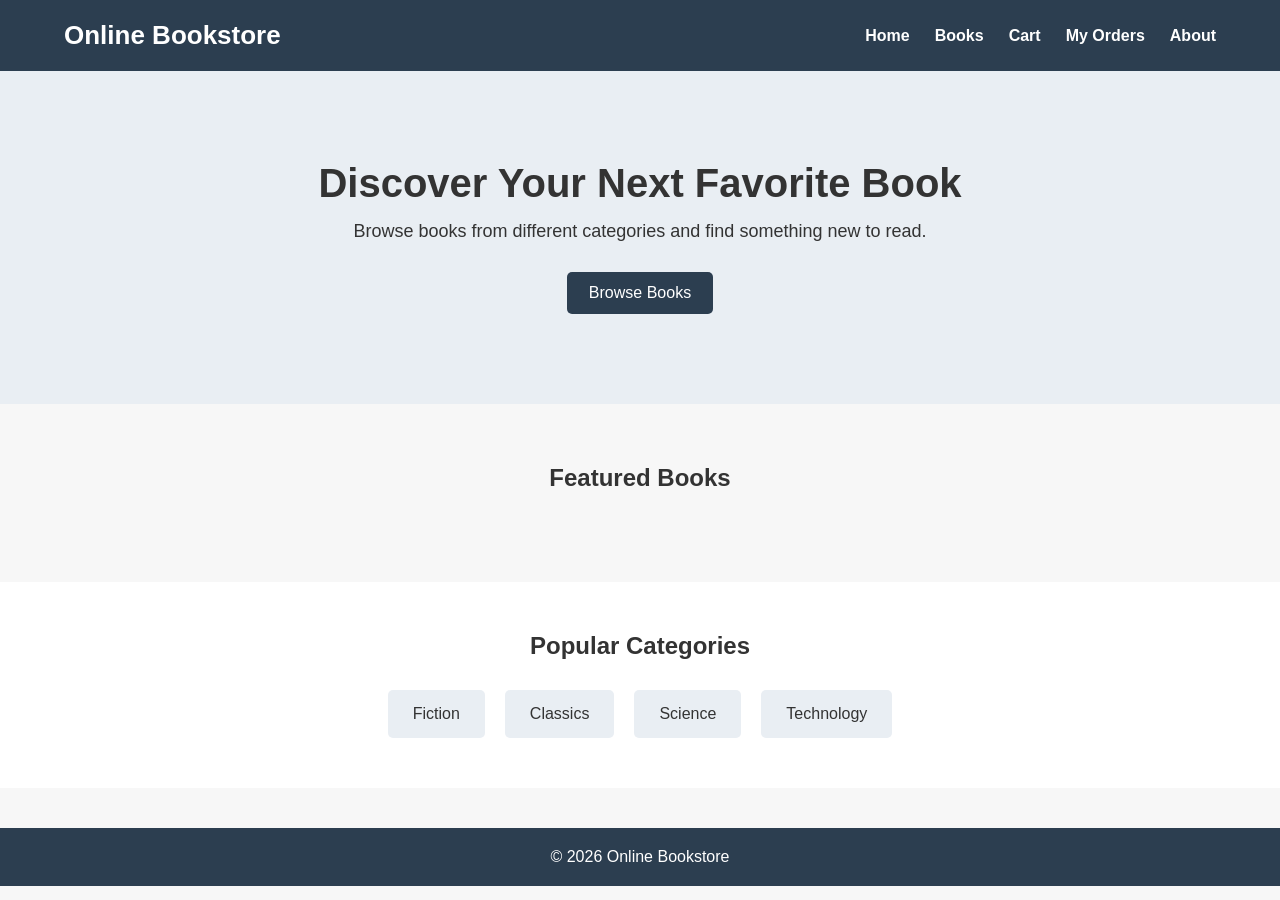
==== frontend/index.html @ aeeea0bd "Add frontend, catalog service and order service" ====
<!DOCTYPE html>
<html lang="en">
<head>
    <meta charset="UTF-8">
    <meta name="viewport" content="width=device-width, initial-scale=1.0">
    <title>Online Bookstore</title>
    <link rel="stylesheet" href="css/style.css">
</head>
<body>

    <header>
        <div class="container">
            <h1 class="logo">Online Bookstore</h1>

            <nav>
                <a href="index.html">Home</a>
                <a href="books.html">Books</a>
                <a href="cart.html">Cart</a>
                <a href="orders.html">My Orders</a>
                <a href="about.html">About</a>
            </nav>
        </div>
    </header>

    <main>
        <section class="hero">
            <div class="container">
                <h2>Discover Your Next Favorite Book</h2>
                <p>
                    Browse books from different categories and find something
                    new to read.
                </p>

                <a href="books.html" class="btn">Browse Books</a>
            </div>
        </section>

        <section class="featured">
            <div class="container">
                <h2>Featured Books</h2>

                <div id="featuredBooks" class="book-grid">
                    <!-- Featured books will be loaded here later -->
                </div>
            </div>
        </section>

        <section class="categories">
            <div class="container">
                <h2>Popular Categories</h2>

                <div class="category-list">
                    <a href="books.html">Fiction</a>
                    <a href="books.html">Classics</a>
                    <a href="books.html">Science</a>
                    <a href="books.html">Technology</a>
                </div>
            </div>
        </section>
    </main>

    <footer>
        <p>&copy; 2026 Online Bookstore</p>
    </footer>

</body>
</html>
---- frontend/css/style.css ----
* {
    margin: 0;
    padding: 0;
    box-sizing: border-box;
}

body {
    font-family: Arial, sans-serif;
    background-color: #f7f7f7;
    color: #333;
}

.container {
    width: 90%;
    max-width: 1200px;
    margin: 0 auto;
}

/* Header */
header {
    background-color: #2c3e50;
    color: white;
    padding: 20px 0;
}

header .container {
    display: flex;
    justify-content: space-between;
    align-items: center;
}

.logo {
    font-size: 26px;
}

nav {
    display: flex;
    gap: 25px;
}

nav a {
    color: white;
    text-decoration: none;
    font-weight: bold;
}

nav a:hover {
    text-decoration: underline;
}

/* Hero */
.hero {
    text-align: center;
    padding: 90px 20px;
    background-color: #e9eef3;
}

.hero h2 {
    font-size: 40px;
    margin-bottom: 15px;
}

.hero p {
    font-size: 18px;
    margin-bottom: 30px;
}

.btn {
    display: inline-block;
    background-color: #2c3e50;
    color: white;
    padding: 12px 22px;
    text-decoration: none;
    border-radius: 5px;
}

.btn:hover {
    opacity: 0.85;
}

/* Featured Books */
.featured {
    padding: 60px 0;
}

.featured h2,
.categories h2 {
    text-align: center;
    margin-bottom: 30px;
}

.book-grid {
    display: grid;
    grid-template-columns: repeat(3, 1fr);
    gap: 25px;
}

/* Categories */
.categories {
    padding: 50px 0;
    background-color: white;
}

.category-list {
    display: flex;
    justify-content: center;
    gap: 20px;
    flex-wrap: wrap;
}

.category-list a {
    background-color: #e9eef3;
    color: #333;
    padding: 15px 25px;
    border-radius: 5px;
    text-decoration: none;
}

.category-list a:hover {
    background-color: #d7dee5;
}

/* Footer */
footer {
    background-color: #2c3e50;
    color: white;
    text-align: center;
    padding: 20px;
    margin-top: 40px;
}

/* Book Details Page */

.book-details-section {
    padding: 60px 0;
}

.book-detail-card {
    display: flex;
    gap: 40px;
    background-color: white;
    padding: 30px;
    border-radius: 6px;
}

.book-detail-card img {
    width: 220px;
    height: 320px;
    object-fit: cover;
}

.book-detail-info h2 {
    margin-bottom: 20px;
}

.book-detail-info p {
    margin-bottom: 15px;
    line-height: 1.6;
}

button.btn {
    border: none;
    cursor: pointer;
    font-size: 16px;
}

/* Cart Page */

.cart-section {
    padding: 50px 0;
}

.cart-section h2 {
    text-align: center;
    margin-bottom: 30px;
}

.cart-item {
    display: flex;
    gap: 25px;
    background-color: white;
    padding: 20px;
    margin-bottom: 20px;
    border-radius: 6px;
}

.cart-item img {
    width: 100px;
    height: 140px;
    object-fit: cover;
}

.cart-item-info h3,
.cart-item-info p {
    margin-bottom: 10px;
}

.quantity-controls {
    display: flex;
    align-items: center;
    gap: 10px;
    margin-bottom: 10px;
}

.quantity-controls button {
    padding: 5px 10px;
    cursor: pointer;
}

.remove-button {
    background-color: #ddd;
    border: none;
    padding: 8px 12px;
    cursor: pointer;
}

.cart-summary {
    text-align: right;
    margin-top: 30px;
}

.cart-summary h3 {
    margin-bottom: 15px;
}

/* Orders Page */

.orders-section {
    padding: 50px 0;
}

.orders-section h2 {
    text-align: center;
    margin-bottom: 30px;
}

.order-card {
    background-color: white;
    padding: 25px;
    margin-bottom: 20px;
    border-radius: 6px;
}

.order-card h3 {
    margin-bottom: 15px;
}

.order-card p {
    margin-bottom: 10px;
}

.order-card ul {
    margin: 15px 0 15px 25px;
}

.order-card li {
    margin-bottom: 5px;
}

/* About Page */

.about-section {
    padding: 60px 0;
}

.about-section h2 {
    text-align: center;
    margin-bottom: 30px;
}

.about-section p {
    max-width: 800px;
    margin: 0 auto 20px auto;
    line-height: 1.7;
    font-size: 17px;
}
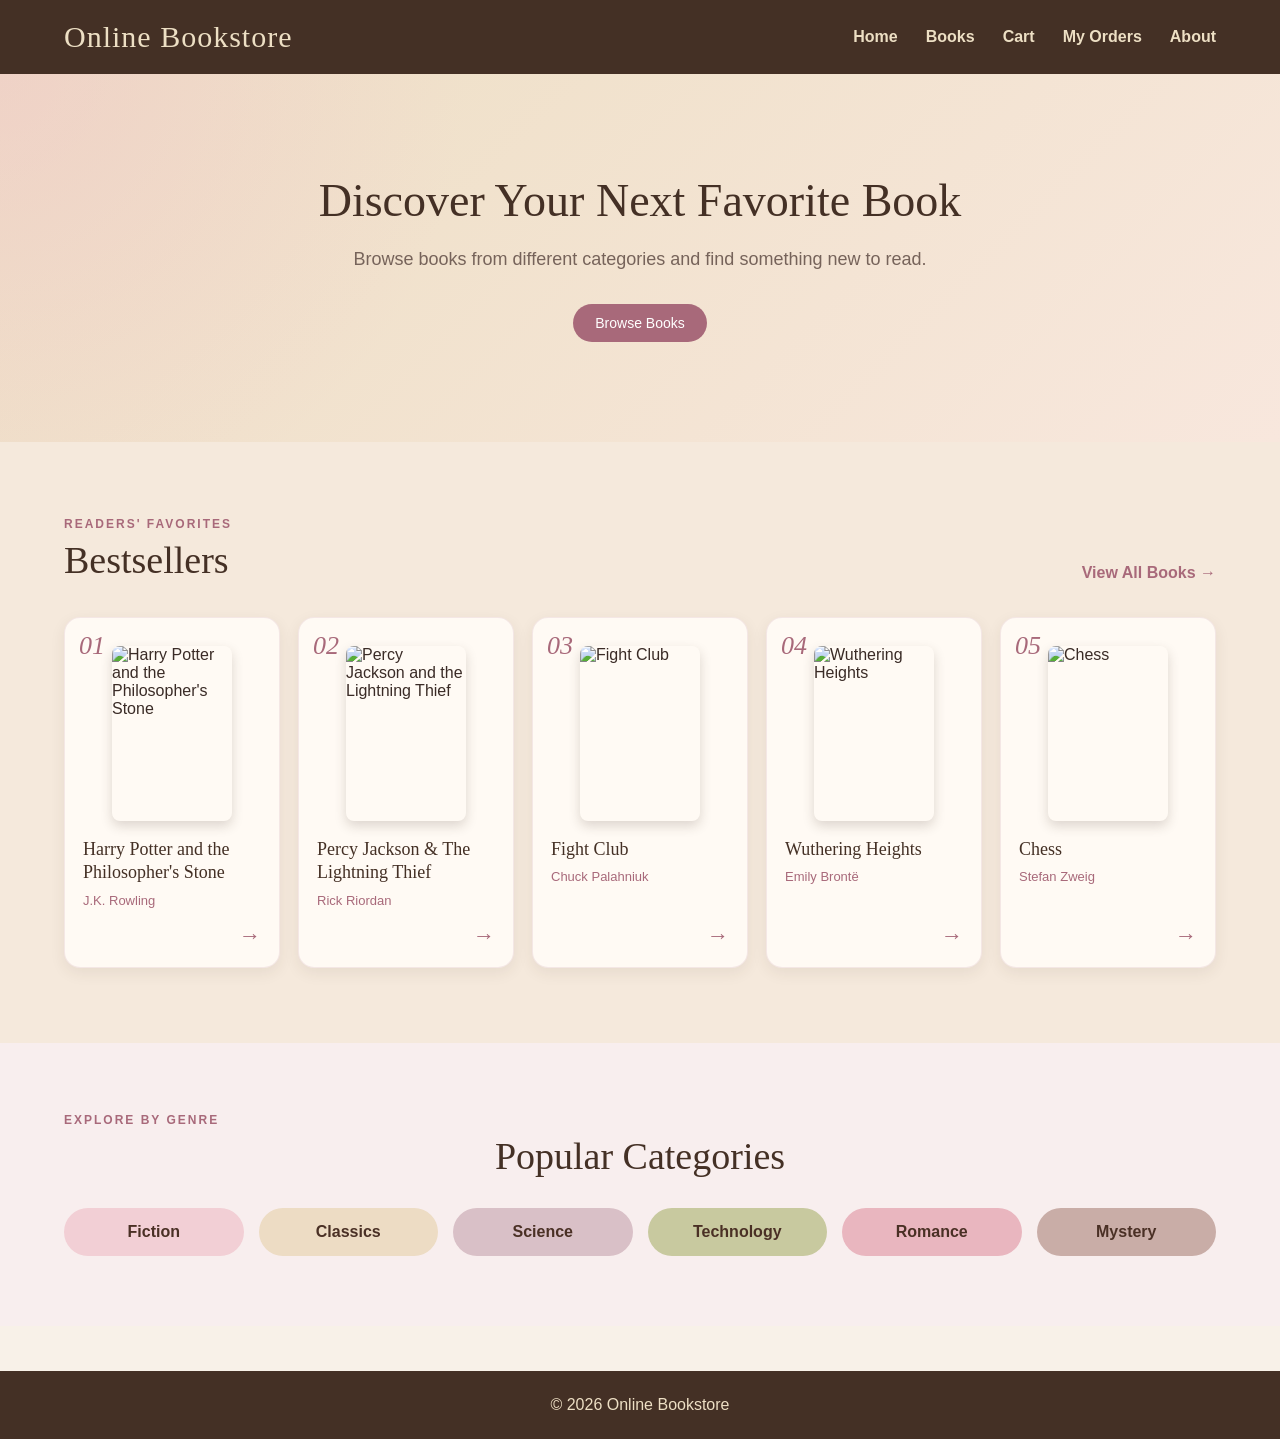
==== commit f093f931: "Update bookstore UI and add new books" ====
--- a/frontend/index.html
+++ b/frontend/index.html
@@ -1,11 +1,13 @@
 <!DOCTYPE html>
 <html lang="en">
+
 <head>
     <meta charset="UTF-8">
     <meta name="viewport" content="width=device-width, initial-scale=1.0">
     <title>Online Bookstore</title>
     <link rel="stylesheet" href="css/style.css">
 </head>
+
 <body>
 
     <header>
@@ -23,45 +25,166 @@
     </header>
 
     <main>
+
+        <!-- HERO -->
         <section class="hero">
             <div class="container">
                 <h2>Discover Your Next Favorite Book</h2>
+
                 <p>
-                    Browse books from different categories and find something
-                    new to read.
+                    Browse books from different categories and find
+                    something new to read.
                 </p>
 
-                <a href="books.html" class="btn">Browse Books</a>
+                <a href="books.html" class="btn">
+                    Browse Books
+                </a>
             </div>
         </section>
 
-        <section class="featured">
+        <!-- BESTSELLERS -->
+        <section class="bestsellers">
             <div class="container">
-                <h2>Featured Books</h2>
 
-                <div id="featuredBooks" class="book-grid">
-                    <!-- Featured books will be loaded here later -->
+                <div class="section-heading">
+                    <div>
+                        <span class="section-label">
+                            READERS' FAVORITES
+                        </span>
+
+                        <h2>Bestsellers</h2>
+                    </div>
+
+                    <a href="books.html" class="view-all">
+                        View All Books →
+                    </a>
+                </div>
+
+                <div class="bestseller-grid">
+
+                    <!-- Harry Potter -->
+                    <a href="book-details.html?id=5" class="bestseller-card">
+
+                        <span class="book-number">01</span>
+
+                        <img src="https://ik.imagekit.io/tefd900ep/harry%20potter.jpg"
+                            alt="Harry Potter and the Philosopher's Stone">
+
+                        <div class="bestseller-info">
+                            <h3>
+                                Harry Potter and the Philosopher's Stone
+                            </h3>
+
+                            <p>J.K. Rowling</p>
+                        </div>
+
+                        <span class="book-arrow">→</span>
+                    </a>
+
+
+                    <!-- Percy Jackson -->
+                    <a href="book-details.html?id=6" class="bestseller-card">
+
+                        <span class="book-number">02</span>
+
+                        <img src="https://ik.imagekit.io/tefd900ep/percy%20jackson.jpg"
+                            alt="Percy Jackson and the Lightning Thief">
+
+                        <div class="bestseller-info">
+                            <h3>
+                                Percy Jackson &amp; The Lightning Thief
+                            </h3>
+
+                            <p>Rick Riordan</p>
+                        </div>
+
+                        <span class="book-arrow">→</span>
+                    </a>
+
+
+                    <!-- Fight Club -->
+                    <a href="book-details.html?id=7" class="bestseller-card">
+
+                        <span class="book-number">03</span>
+
+                        <img src="https://ik.imagekit.io/tefd900ep/fight%20club.jpg" alt="Fight Club">
+
+                        <div class="bestseller-info">
+                            <h3>Fight Club</h3>
+                            <p>Chuck Palahniuk</p>
+                        </div>
+
+                        <span class="book-arrow">→</span>
+                    </a>
+
+
+                    <!-- Wuthering Heights -->
+                    <a href="book-details.html?id=8" class="bestseller-card">
+
+                        <span class="book-number">04</span>
+
+                        <img src="https://ik.imagekit.io/tefd900ep/wuthering.jpg" alt="Wuthering Heights">
+
+                        <div class="bestseller-info">
+                            <h3>Wuthering Heights</h3>
+                            <p>Emily Brontë</p>
+                        </div>
+
+                        <span class="book-arrow">→</span>
+                    </a>
+
+
+                    <!-- Chess -->
+                    <a href="book-details.html?id=9" class="bestseller-card">
+
+                        <span class="book-number">05</span>
+
+                        <img src="https://ik.imagekit.io/tefd900ep/chess.jpg" alt="Chess">
+
+                        <div class="bestseller-info">
+                            <h3>Chess</h3>
+                            <p>Stefan Zweig</p>
+                        </div>
+
+                        <span class="book-arrow">→</span>
+                    </a>
+
                 </div>
             </div>
         </section>
 
+
+        <!-- POPULAR CATEGORIES -->
         <section class="categories">
             <div class="container">
-                <h2>Popular Categories</h2>
+
+                <div class="category-heading">
+                    <span class="section-label">
+                        EXPLORE BY GENRE
+                    </span>
+
+                    <h2>Popular Categories</h2>
+                </div>
 
                 <div class="category-list">
-                    <a href="books.html">Fiction</a>
-                    <a href="books.html">Classics</a>
-                    <a href="books.html">Science</a>
-                    <a href="books.html">Technology</a>
+                    <a href="books.html?category=Fiction">Fiction</a>
+                    <a href="books.html?category=Classics">Classics</a>
+                    <a href="books.html?category=Science">Science</a>
+                    <a href="books.html?category=Technology">Technology</a>
+                    <a href="books.html?category=Romance">Romance</a>
+                    <a href="books.html?category=Mystery">Mystery</a>
                 </div>
+
             </div>
         </section>
+
     </main>
+
 
     <footer>
         <p>&copy; 2026 Online Bookstore</p>
     </footer>
 
 </body>
+
 </html>
--- a/frontend/css/style.css
+++ b/frontend/css/style.css
@@ -4,10 +4,24 @@
     box-sizing: border-box;
 }
 
+:root {
+    --chocolate: #443025;
+    --cocoa: #5b4133;
+    --cream: #EDDFC4;
+    --light-cream: #fffaf4;
+    --mauve: #A8697A;
+    --rose: #F2C2CA;
+    --sage: #B7BB88;
+    --olive: #6E6B41;
+    --text: #3a2b26;
+    --muted-text: #76635a;
+}
+
 body {
     font-family: Arial, sans-serif;
-    background-color: #f7f7f7;
-    color: #333;
+    background-color: #f8f1e8;
+    color: var(--text);
+    min-height: 100vh;
 }
 
 .container {
@@ -16,11 +30,15 @@
     margin: 0 auto;
 }
 
-/* Header */
+/* =========================
+   HEADER
+========================= */
+
 header {
-    background-color: #2c3e50;
-    color: white;
+    background-color: var(--chocolate);
+    color: var(--cream);
     padding: 20px 0;
+    box-shadow: 0 4px 15px rgba(68, 48, 37, 0.18);
 }
 
 header .container {
@@ -30,247 +48,1531 @@
 }
 
 .logo {
-    font-size: 26px;
+    font-family: Georgia, "Times New Roman", serif;
+    font-size: 30px;
+    font-weight: normal;
+    letter-spacing: 1px;
 }
 
 nav {
     display: flex;
+    gap: 28px;
+}
+
+nav a {
+    color: var(--cream);
+    text-decoration: none;
+    font-weight: 600;
+    transition: color 0.2s ease;
+}
+
+nav a:hover {
+    color: var(--rose);
+}
+
+/* =========================
+   BUTTONS
+========================= */
+
+.btn {
+    display: inline-block;
+    background-color: var(--mauve);
+    color: white;
+    padding: 11px 22px;
+    text-decoration: none;
+    border: none;
+    border-radius: 30px;
+    cursor: pointer;
+    font-size: 14px;
+    transition: all 0.25s ease;
+}
+
+.btn:hover {
+    background-color: #8f5666;
+    transform: translateY(-2px);
+    box-shadow: 0 5px 12px rgba(68, 48, 37, 0.18);
+}
+
+button.btn {
+    font-family: Arial, sans-serif;
+}
+
+/* =========================
+   HERO
+========================= */
+
+.hero {
+    text-align: center;
+    padding: 100px 20px;
+    background:
+        radial-gradient(circle at top left,
+            rgba(242, 194, 202, 0.45),
+            transparent 35%),
+        linear-gradient(135deg, var(--cream), #f8e7dd);
+}
+
+.hero h2 {
+    font-family: Georgia, "Times New Roman", serif;
+    font-size: 46px;
+    font-weight: normal;
+    color: var(--chocolate);
+    margin-bottom: 18px;
+}
+
+.hero p {
+    color: var(--muted-text);
+    font-size: 18px;
+    margin-bottom: 30px;
+    line-height: 1.6;
+}
+
+/* =========================
+   SECTION HEADINGS
+========================= */
+
+.featured h2,
+.categories h2,
+.books-section h2,
+.book-details-section h2,
+.cart-section h2,
+.orders-section h2,
+.about-section h2 {
+    font-family: Georgia, "Times New Roman", serif;
+    color: var(--chocolate);
+    font-weight: normal;
+}
+
+/* =========================
+   FEATURED
+========================= */
+
+.featured {
+    padding: 65px 0;
+}
+
+.featured h2 {
+    text-align: center;
+    font-size: 34px;
+    margin-bottom: 35px;
+}
+
+/* =========================
+   BOOKS PAGE
+========================= */
+
+.books-section {
+    padding: 50px 0 70px;
+}
+
+.books-section h2 {
+    font-size: 36px;
+    margin-bottom: 25px;
+}
+
+/* Search + category filter */
+
+#searchInput,
+#categoryFilter {
+    height: 44px;
+    padding: 0 14px;
+    border: 1px solid #d4c1b3;
+    border-radius: 22px;
+    background-color: var(--light-cream);
+    color: var(--text);
+    font-size: 14px;
+    margin-bottom: 30px;
+    transition: 0.2s;
+}
+
+#searchInput {
+    width: 310px;
+    max-width: 100%;
+}
+
+#categoryFilter {
+    min-width: 170px;
+    margin-left: 8px;
+}
+
+#searchInput:focus,
+#categoryFilter:focus {
+    outline: none;
+    border-color: var(--mauve);
+    box-shadow: 0 0 0 3px rgba(168, 105, 122, 0.13);
+}
+
+/* =========================
+   BOOK GRID
+========================= */
+
+.book-grid,
+#bookContainer {
+    display: grid;
+    grid-template-columns: repeat(4, minmax(0, 1fr));
+    gap: 26px;
+    align-items: stretch;
+}
+
+/* =========================
+   BOOK CARD
+========================= */
+
+.book-card {
+    background-color: var(--light-cream);
+    border: 1px solid rgba(68, 48, 37, 0.07);
+    border-radius: 18px;
+    padding: 16px;
+    overflow: hidden;
+
+    box-shadow:
+        0 4px 10px rgba(68, 48, 37, 0.06),
+        0 10px 25px rgba(68, 48, 37, 0.06);
+
+    display: flex;
+    flex-direction: column;
+    min-width: 0;
+
+    transition:
+        transform 0.25s ease,
+        box-shadow 0.25s ease;
+}
+
+.book-card:hover {
+    transform: translateY(-7px);
+
+    box-shadow:
+        0 8px 18px rgba(68, 48, 37, 0.10),
+        0 15px 30px rgba(68, 48, 37, 0.10);
+}
+
+.book-card img {
+    width: 100%;
+    height: 310px;
+    object-fit: contain;
+    background-color: #f2e8dc;
+    border-radius: 12px;
+    margin-bottom: 18px;
+    padding: 8px;
+}
+
+.book-card h3 {
+    font-family: Georgia, "Times New Roman", serif;
+    color: var(--chocolate);
+    font-size: 21px;
+    font-weight: normal;
+    line-height: 1.3;
+    margin-bottom: 8px;
+}
+
+.book-card p {
+    color: var(--muted-text);
+    font-size: 14px;
+    margin-bottom: 7px;
+}
+
+.book-card strong {
+    color: var(--mauve);
+    font-size: 18px;
+    margin-top: auto;
+    margin-bottom: 14px;
+}
+
+.book-card .btn {
+    width: 100%;
+    text-align: center;
+}
+
+/* =========================
+   CATEGORIES
+========================= */
+
+.categories {
+    padding: 60px 0;
+    background-color: var(--light-cream);
+}
+
+.categories h2 {
+    text-align: center;
+    font-size: 34px;
+    margin-bottom: 30px;
+}
+
+.category-list {
+    display: flex;
+    justify-content: center;
+    gap: 15px;
+    flex-wrap: wrap;
+}
+
+.category-list a {
+    background-color: var(--sage);
+    color: var(--chocolate);
+    padding: 13px 23px;
+    border-radius: 30px;
+    text-decoration: none;
+    font-weight: 600;
+    transition: 0.2s;
+}
+
+.category-list a:hover {
+    background-color: var(--olive);
+    color: white;
+    transform: translateY(-2px);
+}
+
+/* =========================
+   BOOK DETAILS
+========================= */
+
+.book-details-section {
+    padding: 65px 0;
+}
+
+.book-detail-card {
+    display: flex;
+    gap: 45px;
+    align-items: flex-start;
+
+    background-color: var(--light-cream);
+    padding: 35px;
+    border-radius: 20px;
+
+    box-shadow: 0 8px 25px rgba(68, 48, 37, 0.10);
+}
+
+.book-detail-card img {
+    width: 260px;
+    height: 380px;
+    object-fit: contain;
+    background-color: #f2e8dc;
+    border-radius: 14px;
+    padding: 10px;
+}
+
+.book-detail-info {
+    flex: 1;
+}
+
+.book-detail-info h2 {
+    font-family: Georgia, "Times New Roman", serif;
+    color: var(--chocolate);
+    font-size: 34px;
+    font-weight: normal;
+    margin-bottom: 22px;
+}
+
+.book-detail-info p {
+    margin-bottom: 14px;
+    line-height: 1.7;
+    color: var(--muted-text);
+}
+
+.book-detail-info strong {
+    color: var(--chocolate);
+}
+
+/* =========================
+   CART
+========================= */
+
+.cart-section {
+    padding: 60px 0;
+}
+
+.cart-section h2 {
+    text-align: center;
+    font-size: 36px;
+    margin-bottom: 35px;
+}
+
+.cart-item {
+    display: flex;
     gap: 25px;
-}
-
-nav a {
-    color: white;
+
+    background-color: var(--light-cream);
+    padding: 22px;
+    margin-bottom: 18px;
+
+    border-radius: 16px;
+    box-shadow: 0 5px 16px rgba(68, 48, 37, 0.08);
+}
+
+.cart-item img {
+    width: 110px;
+    height: 155px;
+    object-fit: contain;
+    background-color: #f2e8dc;
+    border-radius: 10px;
+    padding: 5px;
+}
+
+.cart-item-info {
+    flex: 1;
+}
+
+.cart-item-info h3 {
+    font-family: Georgia, "Times New Roman", serif;
+    color: var(--chocolate);
+    font-size: 21px;
+    margin-bottom: 10px;
+}
+
+.cart-item-info p {
+    color: var(--muted-text);
+    margin-bottom: 8px;
+}
+
+.quantity-controls {
+    display: flex;
+    align-items: center;
+    gap: 12px;
+    margin: 14px 0;
+}
+
+.quantity-controls button {
+    width: 34px;
+    height: 34px;
+    border: 1px solid var(--mauve);
+    color: var(--chocolate);
+    background-color: var(--light-cream);
+    border-radius: 50%;
+    cursor: pointer;
+    font-size: 17px;
+}
+
+.quantity-controls button:hover {
+    background-color: var(--rose);
+}
+
+.remove-button {
+    background-color: var(--rose);
+    color: var(--chocolate);
+    border: none;
+    padding: 9px 16px;
+    border-radius: 25px;
+    cursor: pointer;
+}
+
+.remove-button:hover {
+    background-color: #e5adb7;
+}
+
+.cart-summary {
+    background-color: var(--light-cream);
+    padding: 25px;
+    border-radius: 16px;
+    text-align: right;
+    margin-top: 30px;
+
+    box-shadow: 0 5px 16px rgba(68, 48, 37, 0.08);
+}
+
+.cart-summary h3 {
+    font-family: Georgia, "Times New Roman", serif;
+    color: var(--chocolate);
+    font-size: 23px;
+    margin-bottom: 18px;
+}
+
+/* =========================
+   ORDERS
+========================= */
+
+.orders-section {
+    padding: 60px 0;
+}
+
+.orders-section h2 {
+    text-align: center;
+    font-size: 36px;
+    margin-bottom: 35px;
+}
+
+.order-card {
+    background-color: var(--light-cream);
+    padding: 27px;
+    margin-bottom: 20px;
+    border-radius: 16px;
+
+    border-left: 5px solid var(--mauve);
+
+    box-shadow: 0 5px 16px rgba(68, 48, 37, 0.08);
+}
+
+.order-card h3 {
+    font-family: Georgia, "Times New Roman", serif;
+    color: var(--chocolate);
+    font-size: 23px;
+    font-weight: normal;
+    margin-bottom: 15px;
+}
+
+.order-card p {
+    color: var(--muted-text);
+    margin-bottom: 9px;
+    line-height: 1.6;
+}
+
+.order-card strong {
+    color: var(--chocolate);
+}
+
+/* =========================
+   ABOUT
+========================= */
+
+.about-section {
+    padding: 70px 0;
+}
+
+.about-section h2 {
+    text-align: center;
+    font-size: 38px;
+    margin-bottom: 35px;
+}
+
+.about-section p {
+    max-width: 800px;
+    margin: 0 auto 20px;
+    line-height: 1.8;
+    font-size: 17px;
+    color: var(--muted-text);
+}
+
+/* =========================
+   FOOTER
+========================= */
+
+footer {
+    background-color: var(--chocolate);
+    color: var(--cream);
+    text-align: center;
+    padding: 25px;
+    margin-top: 45px;
+}
+
+/* =========================
+   RESPONSIVE
+========================= */
+
+@media (max-width: 1000px) {
+
+    .book-grid,
+    #bookContainer {
+        grid-template-columns: repeat(2, minmax(0, 1fr));
+    }
+}
+
+@media (max-width: 700px) {
+
+    header .container {
+        flex-direction: column;
+        gap: 18px;
+    }
+
+    nav {
+        flex-wrap: wrap;
+        justify-content: center;
+        gap: 15px;
+    }
+
+    .hero {
+        padding: 70px 20px;
+    }
+
+    .hero h2 {
+        font-size: 35px;
+    }
+
+    #searchInput,
+    #categoryFilter {
+        width: 100%;
+        margin-left: 0;
+        margin-bottom: 12px;
+    }
+
+    .book-grid,
+    #bookContainer {
+        grid-template-columns: 1fr;
+    }
+
+    .book-card img {
+        height: 360px;
+    }
+
+    .book-detail-card {
+        flex-direction: column;
+    }
+
+    .book-detail-card img {
+        width: 100%;
+        max-width: 290px;
+        height: 400px;
+        margin: 0 auto;
+    }
+
+    .cart-item {
+        align-items: flex-start;
+    }
+}
+
+/* =========================
+   BESTSELLERS
+========================= */
+
+.bestsellers {
+    padding: 75px 0;
+    background-color: #f5e9dc;
+}
+
+.section-heading {
+    display: flex;
+    justify-content: space-between;
+    align-items: flex-end;
+    margin-bottom: 35px;
+}
+
+.section-label {
+    display: block;
+    color: var(--mauve);
+    font-size: 12px;
+    font-weight: bold;
+    letter-spacing: 2px;
+    margin-bottom: 7px;
+}
+
+.section-heading h2,
+.category-heading h2 {
+    font-family: Georgia, "Times New Roman", serif;
+    color: var(--chocolate);
+    font-size: 38px;
+    font-weight: normal;
+}
+
+.view-all {
+    color: var(--mauve);
     text-decoration: none;
     font-weight: bold;
-}
-
-nav a:hover {
-    text-decoration: underline;
-}
-
-/* Hero */
-.hero {
+    transition: 0.2s;
+}
+
+.view-all:hover {
+    color: var(--chocolate);
+}
+
+.bestseller-grid {
+    display: grid;
+    grid-template-columns: repeat(5, minmax(0, 1fr));
+    gap: 18px;
+}
+
+.bestseller-card {
+    position: relative;
+
+    background-color: var(--light-cream);
+    border: 1px solid rgba(168, 105, 122, 0.13);
+    border-radius: 16px;
+
+    padding: 18px;
+
+    text-decoration: none;
+    color: var(--text);
+
+    display: flex;
+    flex-direction: column;
+    align-items: center;
+
+    min-width: 0;
+
+    box-shadow: 0 5px 15px rgba(68, 48, 37, 0.08);
+
+    transition:
+        transform 0.25s ease,
+        box-shadow 0.25s ease;
+}
+
+.bestseller-card:hover {
+    transform: translateY(-6px);
+    box-shadow: 0 12px 25px rgba(68, 48, 37, 0.14);
+}
+
+.book-number {
+    position: absolute;
+    top: 13px;
+    left: 14px;
+
+    font-family: Georgia, "Times New Roman", serif;
+    font-size: 26px;
+    font-style: italic;
+    color: var(--mauve);
+}
+
+.bestseller-card img {
+    width: 120px;
+    height: 175px;
+    object-fit: cover;
+
+    border-radius: 8px;
+    margin: 10px 0 17px;
+
+    box-shadow: 0 5px 12px rgba(68, 48, 37, 0.18);
+}
+
+.bestseller-info {
+    width: 100%;
+}
+
+.bestseller-info h3 {
+    font-family: Georgia, "Times New Roman", serif;
+    font-size: 18px;
+    font-weight: normal;
+    line-height: 1.3;
+    color: var(--chocolate);
+    margin-bottom: 8px;
+}
+
+.bestseller-info p {
+    color: var(--mauve);
+    font-size: 13px;
+}
+
+.book-arrow {
+    align-self: flex-end;
+    margin-top: auto;
+    padding-top: 15px;
+    font-size: 22px;
+    color: var(--mauve);
+}
+
+/* =========================
+   POPULAR CATEGORIES
+========================= */
+
+.category-heading {
+    text-align: left;
+    margin-bottom: 30px;
+}
+
+.categories {
+    padding: 70px 0;
+}
+
+.category-list {
+    display: grid;
+    grid-template-columns: repeat(6, 1fr);
+    gap: 15px;
+}
+
+.category-list a {
     text-align: center;
-    padding: 90px 20px;
-    background-color: #e9eef3;
-}
-
-.hero h2 {
-    font-size: 40px;
-    margin-bottom: 15px;
-}
-
-.hero p {
-    font-size: 18px;
-    margin-bottom: 30px;
-}
-
-.btn {
-    display: inline-block;
-    background-color: #2c3e50;
+    background-color: var(--sage);
+    color: var(--chocolate);
+
+    padding: 16px 12px;
+
+    border-radius: 30px;
+    text-decoration: none;
+    font-weight: bold;
+
+    transition: 0.2s;
+}
+
+.category-list a:hover {
+    background-color: var(--olive);
     color: white;
-    padding: 12px 22px;
-    text-decoration: none;
-    border-radius: 5px;
-}
-
-.btn:hover {
-    opacity: 0.85;
-}
-
-/* Featured Books */
-.featured {
-    padding: 60px 0;
-}
-
-.featured h2,
-.categories h2 {
+    transform: translateY(-3px);
+}
+
+@media (max-width: 1100px) {
+    .bestseller-grid {
+        grid-template-columns: repeat(3, 1fr);
+    }
+
+    .category-list {
+        grid-template-columns: repeat(3, 1fr);
+    }
+}
+
+@media (max-width: 700px) {
+    .section-heading {
+        flex-direction: column;
+        align-items: flex-start;
+        gap: 12px;
+    }
+
+    .bestseller-grid {
+        grid-template-columns: 1fr;
+    }
+
+    .category-list {
+        grid-template-columns: repeat(2, 1fr);
+    }
+}
+
+/* =========================
+   BOOK SEARCH & FILTER
+========================= */
+
+.filter-panel {
+    background-color: var(--light-cream);
+    border: 1px solid rgba(168, 105, 122, 0.14);
+    border-radius: 18px;
+
+    padding: 24px 26px;
+    margin-bottom: 35px;
+
+    box-shadow: 0 5px 16px rgba(68, 48, 37, 0.08);
+}
+
+.filter-title {
+    margin-bottom: 18px;
+}
+
+.filter-title span {
+    font-family: Georgia, "Times New Roman", serif;
+    font-size: 22px;
+    color: var(--chocolate);
+}
+
+.filter-title p {
+    color: var(--muted-text);
+    font-size: 14px;
+    margin-top: 6px;
+}
+
+.filter-controls {
+    display: flex;
+    align-items: center;
+    gap: 14px;
+}
+
+.search-box {
+    position: relative;
+    flex: 1;
+}
+
+.search-icon {
+    position: absolute;
+    left: 16px;
+    top: 50%;
+    transform: translateY(-50%);
+
+    color: var(--mauve);
+    font-size: 20px;
+
+    pointer-events: none;
+}
+
+#searchInput {
+    width: 100%;
+    height: 46px;
+
+    padding: 0 15px 0 45px;
+
+    margin: 0;
+
+    border: 1px solid #d4c1b3;
+    border-radius: 25px;
+
+    background-color: white;
+}
+
+#categoryFilter {
+    width: 210px;
+    height: 46px;
+
+    padding: 0 15px;
+
+    margin: 0;
+
+    border: 1px solid #d4c1b3;
+    border-radius: 25px;
+
+    background-color: white;
+
+    cursor: pointer;
+}
+
+#searchInput:focus,
+#categoryFilter:focus {
+    outline: none;
+
+    border-color: var(--mauve);
+
+    box-shadow:
+        0 0 0 3px rgba(168, 105, 122, 0.13);
+}
+
+@media (max-width: 700px) {
+
+    .filter-controls {
+        flex-direction: column;
+    }
+
+    .search-box,
+    #categoryFilter {
+        width: 100%;
+    }
+}
+
+/* =========================
+   ABOUT PAGE
+========================= */
+
+.about-section {
+    padding: 75px 0;
+}
+
+/* Intro */
+
+.about-hero {
+    max-width: 760px;
+    margin: 0 auto 65px;
     text-align: center;
-    margin-bottom: 30px;
-}
-
-.book-grid {
+}
+
+.about-hero h2 {
+    font-family: Georgia, "Times New Roman", serif;
+    font-size: 42px;
+    font-weight: normal;
+    color: var(--chocolate);
+
+    margin: 10px 0 18px;
+}
+
+.about-hero p {
+    color: var(--muted-text);
+    font-size: 17px;
+    line-height: 1.8;
+
+    margin-bottom: 25px;
+}
+
+
+/* Three cards */
+
+.about-grid {
     display: grid;
     grid-template-columns: repeat(3, 1fr);
+
     gap: 25px;
-}
-
-/* Categories */
+
+    margin-bottom: 65px;
+}
+
+.about-card {
+    background-color: var(--light-cream);
+
+    padding: 35px 28px;
+
+    border-radius: 18px;
+
+    text-align: center;
+
+    border: 1px solid rgba(168, 105, 122, 0.12);
+
+    box-shadow:
+        0 5px 16px rgba(68, 48, 37, 0.08);
+
+    transition:
+        transform 0.25s ease,
+        box-shadow 0.25s ease;
+}
+
+.about-card:hover {
+    transform: translateY(-5px);
+
+    box-shadow:
+        0 12px 25px rgba(68, 48, 37, 0.13);
+}
+
+.about-icon {
+    width: 60px;
+    height: 60px;
+
+    display: flex;
+    align-items: center;
+    justify-content: center;
+
+    margin: 0 auto 20px;
+
+    background-color: rgba(242, 194, 202, 0.45);
+
+    border-radius: 50%;
+
+    font-size: 27px;
+}
+
+.about-card:nth-child(2) .about-icon {
+    background-color: rgba(183, 187, 136, 0.35);
+}
+
+.about-card:nth-child(3) .about-icon {
+    background-color: rgba(237, 223, 196, 0.8);
+}
+
+.about-card h3 {
+    font-family: Georgia, "Times New Roman", serif;
+
+    color: var(--chocolate);
+
+    font-size: 23px;
+
+    margin-bottom: 12px;
+}
+
+.about-card p {
+    color: var(--muted-text);
+
+    line-height: 1.7;
+
+    font-size: 15px;
+}
+
+
+/* Technical section */
+
+.about-tech {
+    max-width: 850px;
+
+    margin: 0 auto;
+
+    padding: 40px;
+
+    background:
+        linear-gradient(135deg,
+            rgba(242, 194, 202, 0.25),
+            rgba(183, 187, 136, 0.20));
+
+    border-radius: 20px;
+
+    border: 1px solid rgba(168, 105, 122, 0.12);
+}
+
+.about-tech h3 {
+    font-family: Georgia, "Times New Roman", serif;
+
+    color: var(--chocolate);
+
+    font-size: 28px;
+    font-weight: normal;
+
+    margin: 8px 0 18px;
+}
+
+.about-tech p {
+    color: var(--muted-text);
+
+    line-height: 1.8;
+
+    margin-bottom: 12px;
+}
+
+
+/* Mobile */
+
+@media (max-width: 800px) {
+
+    .about-grid {
+        grid-template-columns: 1fr;
+    }
+
+    .about-hero h2 {
+        font-size: 34px;
+    }
+
+    .about-tech {
+        padding: 28px;
+    }
+}
+
+/* =========================
+   CART LAYOUT
+========================= */
+
+.cart-section h2 {
+    font-family: Georgia, "Times New Roman", serif;
+    font-size: 42px;
+    font-weight: normal;
+    color: var(--chocolate);
+    text-align: center;
+    margin-bottom: 42px;
+}
+
+.cart-section h2::after {
+    content: "";
+    display: block;
+    width: 55px;
+    height: 3px;
+    background-color: var(--mauve);
+    border-radius: 10px;
+    margin: 12px auto 0;
+}
+
+.cart-layout {
+    display: grid;
+    grid-template-columns: minmax(0, 1.8fr) minmax(280px, 0.8fr);
+    gap: 28px;
+    align-items: start;
+}
+
+.cart-items {
+    display: flex;
+    flex-direction: column;
+    gap: 18px;
+}
+
+.cart-item {
+    margin: 0;
+    min-height: 190px;
+}
+
+.cart-item img {
+    width: 120px;
+    height: 165px;
+}
+
+.cart-author {
+    color: var(--muted-text);
+}
+
+.cart-price {
+    font-family: Georgia, "Times New Roman", serif;
+    color: var(--mauve) !important;
+    font-size: 19px;
+    font-weight: bold;
+}
+
+.cart-actions {
+    display: flex;
+    align-items: center;
+    gap: 16px;
+    margin-top: 15px;
+}
+
+.quantity-controls {
+    display: inline-flex;
+    align-items: center;
+    gap: 0;
+    margin: 0;
+
+    border: 1px solid rgba(168, 105, 122, 0.45);
+    border-radius: 25px;
+    overflow: hidden;
+}
+
+.quantity-controls button {
+    border: none;
+    border-radius: 0;
+    width: 38px;
+    height: 36px;
+}
+
+.quantity-controls span {
+    min-width: 35px;
+    text-align: center;
+}
+
+.cart-summary {
+    position: sticky;
+    top: 25px;
+
+    margin: 0;
+    text-align: left;
+
+    padding: 28px;
+}
+
+.cart-summary h3 {
+    font-size: 25px;
+    margin-bottom: 25px;
+}
+
+.summary-row {
+    display: flex;
+    justify-content: space-between;
+    align-items: center;
+
+    color: var(--muted-text);
+
+    margin-bottom: 16px;
+}
+
+.free-delivery {
+    color: var(--olive);
+    font-weight: bold;
+}
+
+.summary-divider {
+    height: 1px;
+    background-color: #e3d5ca;
+    margin: 20px 0;
+}
+
+.summary-total {
+    font-family: Georgia, "Times New Roman", serif;
+    font-size: 21px;
+    color: var(--chocolate);
+    font-weight: bold;
+}
+
+.cart-summary .btn {
+    width: 100%;
+    margin-top: 12px;
+}
+
+.cart-summary .btn:disabled {
+    opacity: 0.55;
+    cursor: not-allowed;
+    transform: none;
+}
+
+.empty-cart {
+    background-color: var(--light-cream);
+    border-radius: 18px;
+    padding: 55px 30px;
+    text-align: center;
+
+    box-shadow: 0 5px 16px rgba(68, 48, 37, 0.08);
+}
+
+.empty-cart h3 {
+    font-family: Georgia, "Times New Roman", serif;
+    color: var(--chocolate);
+    font-size: 25px;
+    margin-bottom: 10px;
+}
+
+.empty-cart p {
+    color: var(--muted-text);
+    margin-bottom: 22px;
+}
+
+@media (max-width: 850px) {
+
+    .cart-layout {
+        grid-template-columns: 1fr;
+    }
+
+    .cart-summary {
+        position: static;
+    }
+}
+
+/* =========================
+   ORDERS PAGE
+========================= */
+
+.orders-section h2 {
+    font-family: Georgia, "Times New Roman", serif;
+    font-size: 42px;
+    font-weight: normal;
+    color: var(--chocolate);
+    text-align: center;
+    margin-bottom: 42px;
+}
+
+.orders-section h2::after {
+    content: "";
+    display: block;
+    width: 55px;
+    height: 3px;
+    background-color: var(--mauve);
+    border-radius: 10px;
+    margin: 12px auto 0;
+}
+
+.orders-list {
+    max-width: 900px;
+    margin: 0 auto;
+
+    display: flex;
+    flex-direction: column;
+    gap: 20px;
+}
+
+.order-card {
+    padding: 0;
+    margin: 0;
+
+    overflow: hidden;
+
+    border-left: none;
+    border: 1px solid rgba(168, 105, 122, 0.13);
+
+    border-radius: 16px;
+}
+
+.order-card-header {
+    display: flex;
+    justify-content: space-between;
+    align-items: center;
+
+    padding: 22px 25px;
+
+    background-color: #f2cfd5;
+
+    border-bottom: 1px solid #eaded3;
+}
+
+.order-card-header h3 {
+    margin: 0 0 5px;
+
+    font-size: 22px;
+}
+
+.order-date {
+    margin: 0 !important;
+
+    font-size: 13px;
+
+    color: var(--muted-text);
+}
+
+.order-status {
+    display: inline-block;
+
+    padding: 7px 14px;
+
+    border-radius: 20px;
+
+    background-color: rgba(183, 187, 136, 0.45);
+
+    color: var(--olive);
+
+    font-size: 12px;
+    font-weight: bold;
+
+    text-transform: uppercase;
+    letter-spacing: 0.5px;
+}
+
+.order-items {
+    padding: 22px 25px;
+}
+
+.order-label {
+    display: block;
+
+    color: var(--mauve);
+
+    font-size: 12px;
+    font-weight: bold;
+
+    text-transform: uppercase;
+    letter-spacing: 1px;
+
+    margin-bottom: 8px;
+}
+
+.order-items p {
+    margin: 0;
+
+    color: var(--text);
+
+    line-height: 1.6;
+}
+
+.order-card-footer {
+    display: flex;
+    justify-content: space-between;
+    align-items: center;
+
+    padding: 18px 25px;
+
+    border-top: 1px solid #eaded3;
+}
+
+.order-card-footer span {
+    color: var(--muted-text);
+}
+
+.order-card-footer strong {
+    font-family: Georgia, "Times New Roman", serif;
+
+    color: var(--mauve);
+
+    font-size: 21px;
+}
+
+.orders-empty,
+.orders-loading {
+    background-color: var(--light-cream);
+
+    padding: 50px 30px;
+
+    border-radius: 18px;
+
+    text-align: center;
+
+    box-shadow: 0 5px 16px rgba(68, 48, 37, 0.08);
+}
+
+.orders-empty h3 {
+    font-family: Georgia, "Times New Roman", serif;
+
+    color: var(--chocolate);
+
+    font-size: 24px;
+
+    margin-bottom: 10px;
+}
+
+.orders-empty p {
+    color: var(--muted-text);
+
+    margin-bottom: 20px;
+}
+
+.category-list a {
+    color: #4a3025;
+    padding: 15px 25px;
+    border-radius: 30px;
+    text-decoration: none;
+    font-weight: 600;
+    transition: 0.3s ease;
+}
+
+/* Fiction */
+.category-list a:nth-child(1) {
+    background-color: #f2cfd5;
+}
+
+/* Classics */
+.category-list a:nth-child(2) {
+    background-color: #eddcc4;
+}
+
+/* Science */
+.category-list a:nth-child(3) {
+    background-color: #d9c0c7;
+}
+
+/* Technology */
+.category-list a:nth-child(4) {
+    background-color: #c8c99f;
+}
+
+/* Romance */
+.category-list a:nth-child(5) {
+    background-color: #e9b6bf;
+}
+
+/* Mystery */
+.category-list a:nth-child(6) {
+    background-color: #c9ada7;
+}
+
+.category-list a:hover {
+    transform: translateY(-3px);
+    box-shadow: 0 5px 12px rgba(68, 48, 37, 0.15);
+}
+
 .categories {
-    padding: 50px 0;
+    background-color: #f8eeee;
+}
+
+/* =========================
+   BOOK FILTER CHIPS
+========================= */
+
+.filter-panel {
+    background-color: var(--light-cream);
+    border: 1px solid rgba(168, 105, 122, 0.14);
+    border-radius: 18px;
+    padding: 25px;
+    margin-bottom: 35px;
+    box-shadow: 0 5px 16px rgba(68, 48, 37, 0.08);
+}
+
+.filter-title span {
+    font-family: Georgia, "Times New Roman", serif;
+    font-size: 22px;
+    color: var(--chocolate);
+}
+
+.search-box {
+    position: relative;
+    margin-top: 18px;
+}
+
+.search-icon {
+    position: absolute;
+    left: 16px;
+    top: 50%;
+    transform: translateY(-50%);
+    color: var(--mauve);
+    font-size: 20px;
+}
+
+#searchInput {
+    width: 100%;
+    height: 46px;
+    padding: 0 15px 0 45px;
+    border: 1px solid #d4c1b3;
+    border-radius: 25px;
     background-color: white;
-}
-
-.category-list {
-    display: flex;
-    justify-content: center;
-    gap: 20px;
+    margin: 0;
+}
+
+#searchInput:focus {
+    outline: none;
+    border-color: var(--mauve);
+    box-shadow: 0 0 0 3px rgba(168, 105, 122, 0.13);
+}
+
+.category-chips {
+    display: flex;
     flex-wrap: wrap;
-}
-
-.category-list a {
-    background-color: #e9eef3;
-    color: #333;
-    padding: 15px 25px;
-    border-radius: 5px;
-    text-decoration: none;
-}
-
-.category-list a:hover {
-    background-color: #d7dee5;
-}
-
-/* Footer */
-footer {
-    background-color: #2c3e50;
+    gap: 10px;
+    margin-top: 18px;
+}
+
+.category-chip {
+    border: none;
+    padding: 9px 16px;
+    border-radius: 999px;
+    background-color: #f2e4df;
+    color: var(--chocolate);
+    cursor: pointer;
+    font-weight: 600;
+    transition: 0.2s;
+}
+
+.category-chip:nth-child(2) {
+    background-color: #f2cfd5;
+}
+
+.category-chip:nth-child(3) {
+    background-color: #eddcc4;
+}
+
+.category-chip:nth-child(4) {
+    background-color: #d9c0c7;
+}
+
+.category-chip:nth-child(5) {
+    background-color: #c8c99f;
+}
+
+.category-chip:nth-child(6) {
+    background-color: #c9ada7;
+}
+
+.category-chip:nth-child(7) {
+    background-color: #e9b6bf;
+}
+
+.category-chip:nth-child(8) {
+    background-color: #d8caa8;
+}
+
+.category-chip:hover {
+    transform: translateY(-2px);
+    box-shadow: 0 4px 10px rgba(68, 48, 37, 0.12);
+}
+
+.category-chip.active {
+    background-color: var(--chocolate);
     color: white;
-    text-align: center;
-    padding: 20px;
-    margin-top: 40px;
-}
-
-/* Book Details Page */
-
-.book-details-section {
-    padding: 60px 0;
-}
-
-.book-detail-card {
-    display: flex;
-    gap: 40px;
-    background-color: white;
-    padding: 30px;
-    border-radius: 6px;
-}
-
-.book-detail-card img {
-    width: 220px;
-    height: 320px;
-    object-fit: cover;
-}
-
-.book-detail-info h2 {
-    margin-bottom: 20px;
-}
-
-.book-detail-info p {
-    margin-bottom: 15px;
-    line-height: 1.6;
-}
-
-button.btn {
-    border: none;
-    cursor: pointer;
-    font-size: 16px;
-}
-
-/* Cart Page */
-
-.cart-section {
-    padding: 50px 0;
-}
-
-.cart-section h2 {
-    text-align: center;
-    margin-bottom: 30px;
-}
-
-.cart-item {
-    display: flex;
-    gap: 25px;
-    background-color: white;
-    padding: 20px;
-    margin-bottom: 20px;
-    border-radius: 6px;
-}
-
-.cart-item img {
-    width: 100px;
-    height: 140px;
-    object-fit: cover;
-}
-
-.cart-item-info h3,
-.cart-item-info p {
-    margin-bottom: 10px;
-}
-
-.quantity-controls {
-    display: flex;
-    align-items: center;
-    gap: 10px;
-    margin-bottom: 10px;
-}
-
-.quantity-controls button {
-    padding: 5px 10px;
-    cursor: pointer;
-}
-
-.remove-button {
-    background-color: #ddd;
-    border: none;
-    padding: 8px 12px;
-    cursor: pointer;
-}
-
-.cart-summary {
-    text-align: right;
-    margin-top: 30px;
-}
-
-.cart-summary h3 {
-    margin-bottom: 15px;
-}
-
-/* Orders Page */
-
-.orders-section {
-    padding: 50px 0;
-}
-
-.orders-section h2 {
-    text-align: center;
-    margin-bottom: 30px;
-}
-
-.order-card {
-    background-color: white;
-    padding: 25px;
-    margin-bottom: 20px;
-    border-radius: 6px;
-}
-
-.order-card h3 {
-    margin-bottom: 15px;
-}
-
-.order-card p {
-    margin-bottom: 10px;
-}
-
-.order-card ul {
-    margin: 15px 0 15px 25px;
-}
-
-.order-card li {
-    margin-bottom: 5px;
-}
-
-/* About Page */
-
-.about-section {
-    padding: 60px 0;
-}
-
-.about-section h2 {
-    text-align: center;
-    margin-bottom: 30px;
-}
-
-.about-section p {
-    max-width: 800px;
-    margin: 0 auto 20px auto;
-    line-height: 1.7;
-    font-size: 17px;
 }
